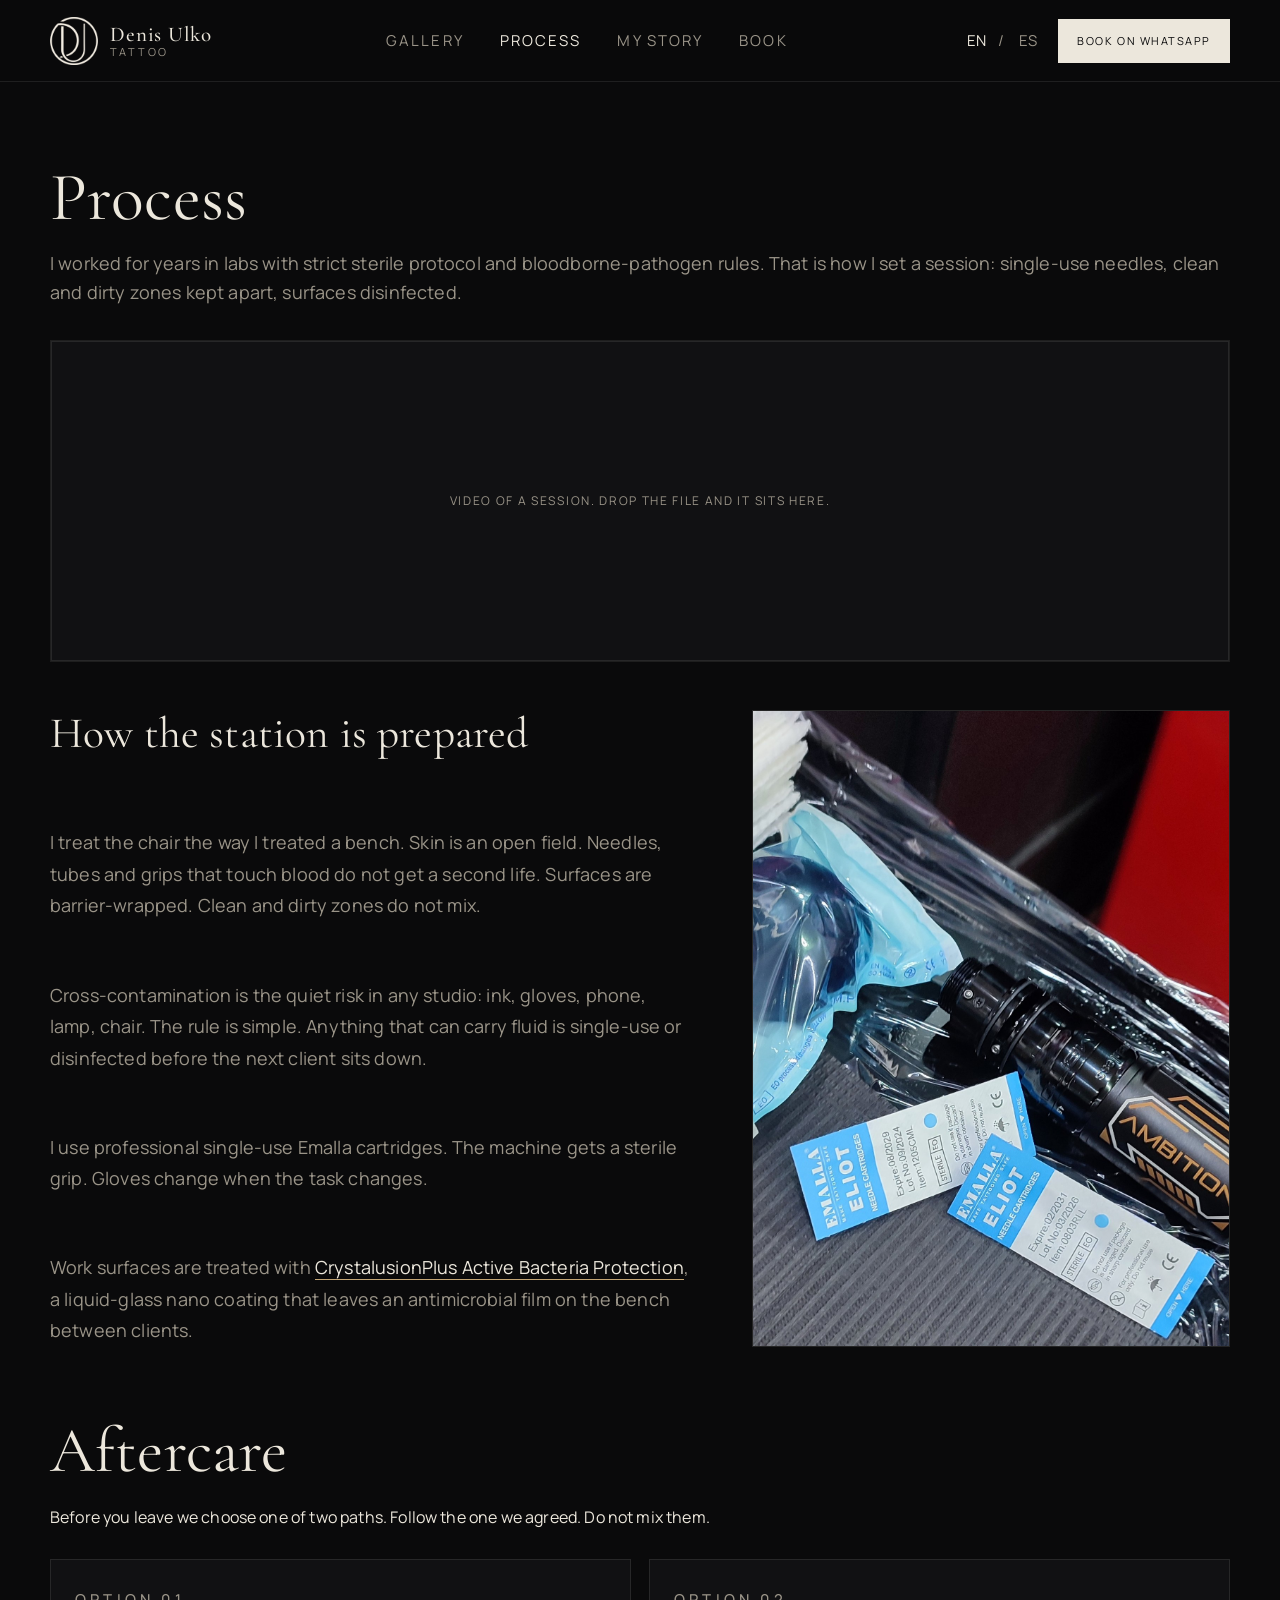
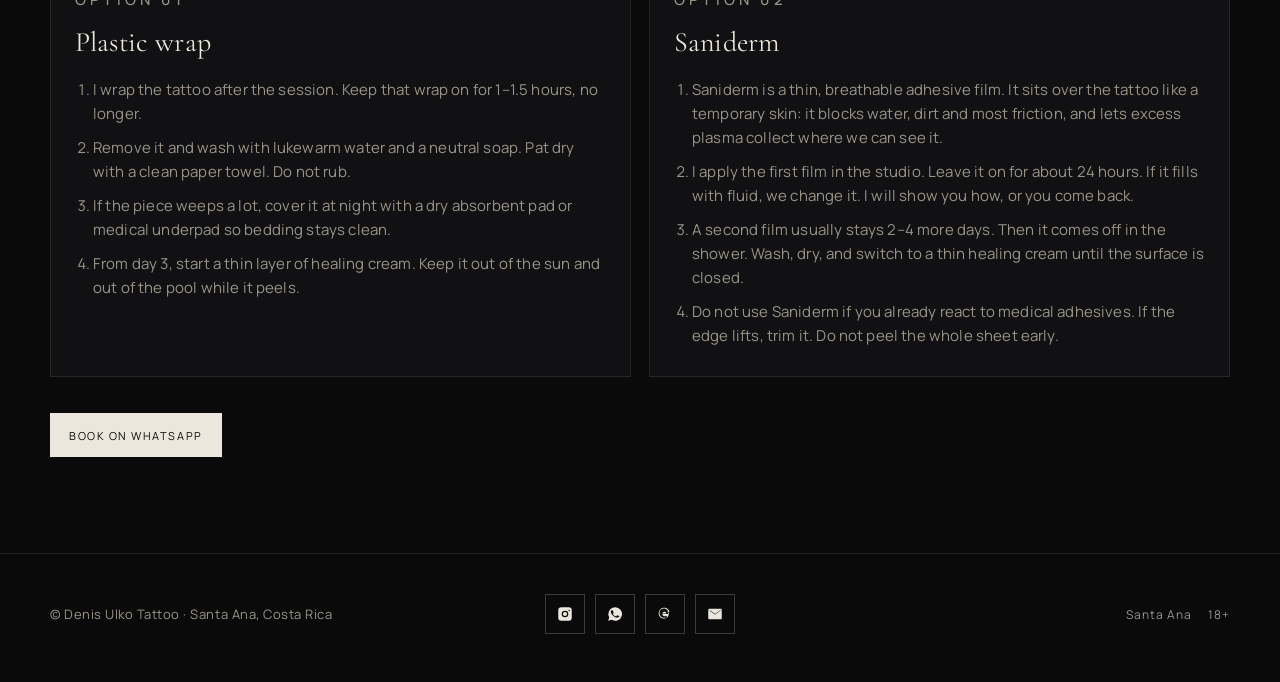
==== process.html @ b2907e58 "Add files via upload" ====
<!DOCTYPE html>
<html lang="en">
  <head>
    <meta charset="UTF-8" />
    <meta name="viewport" content="width=device-width, initial-scale=1" />
    <title>Process | Denis Ulko Tattoo</title>
    <meta name="description" content="Sterile protocol, Emalla single-use needles, and aftercare: wrap or Saniderm. Santa Ana, Costa Rica." />
    <link rel="icon" href="img/favicon.png" type="image/png" />
    <link rel="preconnect" href="https://fonts.googleapis.com" />
    <link rel="preconnect" href="https://fonts.gstatic.com" crossorigin />
    <link
      href="https://fonts.googleapis.com/css2?family=Cormorant+Garamond:ital,wght@0,400;0,500;1,400&family=Manrope:wght@400;500;600&display=swap"
      rel="stylesheet"
    />
    <link rel="stylesheet" href="css/style.css" />
  </head>
  <body>
    <header class="header">
      <div class="header-inner">
        <a class="brand" href="index.html">
          <img src="img/logo-white.png" alt="Denis Ulko Tattoo" />
          <span class="brand-text">
            <strong>Denis Ulko</strong>
            <span>Tattoo</span>
          </span>
        </a>
        <nav class="nav">
          <a href="index.html#gallery" data-i="navWork">Gallery</a>
          <a href="process.html" class="is-here" data-i="navProcess">Process</a>
          <a href="story.html" data-i="navAbout">My Story</a>
          <a href="index.html#book" data-i="navBook">Book</a>
        </nav>
        <div class="header-tools">
          <div class="lang">
            <button type="button" data-lang="en" class="is-on">EN</button>
            <span>/</span>
            <button type="button" data-lang="es">ES</button>
          </div>
          <a class="btn btn-solid btn-book-desktop" data-wa data-i="ctaBook" href="https://wa.me/50664303209" target="_blank" rel="noopener">Book on WhatsApp</a>
          <button class="menu-toggle" type="button" aria-label="Menu"><span></span></button>
        </div>
      </div>
    </header>

    <main>
      <section class="page-hero">
        <div class="wrap">
          <h1 class="display-title" data-i="procH1">Process</h1>
          <p class="lead-wide" data-i="procLead"></p>
        </div>
      </section>

      <section style="padding-top: 12px">
        <div class="wrap">
          <div class="video-stage" id="process-video">
            <video controls playsinline poster="img/samurai.jpg" style="display:none">
              <source src="video/process.mp4" type="video/mp4" />
            </video>
            <div class="media-frame" data-i="videoNote">Video of a session. Drop the file and it sits here.</div>
          </div>

          <div class="process-split">
            <div class="prose">
              <h2 data-i="procH2a">How the station is prepared</h2>
              <p data-i="procP1"></p>
              <p data-i="procP2"></p>
              <p data-i="procP3"></p>
              <p data-i="procSurfaceHtml" data-i-html="1"></p>
            </div>
            <aside class="media-stack process-photo">
              <img src="img/setup.jpg" alt="Ambition machine and sterile Emalla Eliot cartridges on a wrapped station" />
            </aside>
          </div>

          <h2 class="aftercare-title" data-i="procH2b">Aftercare</h2>
          <p class="prose" data-i="procAfterLead" style="margin-bottom: 8px"></p>

          <div class="aftercare">
            <article class="after-card">
              <p class="eyebrow" data-i="wrapK">Option 01</p>
              <h3 data-i="wrapT">Plastic wrap</h3>
              <ol>
                <li data-i="wrap1"></li>
                <li data-i="wrap2"></li>
                <li data-i="wrap3"></li>
                <li data-i="wrap4"></li>
              </ol>
            </article>
            <article class="after-card">
              <p class="eyebrow" data-i="filmK">Option 02</p>
              <h3 data-i="filmT">Saniderm</h3>
              <ol>
                <li data-i="film1"></li>
                <li data-i="film2"></li>
                <li data-i="film3"></li>
                <li data-i="film4"></li>
              </ol>
            </article>
          </div>

          <p style="margin-top: 36px">
            <a class="btn btn-solid" data-wa data-i="ctaBook" href="https://wa.me/50664303209" target="_blank" rel="noopener">Book on WhatsApp</a>
          </p>
        </div>
      </section>
    </main>

    <footer class="footer">
      <div class="wrap footer-inner">
        <span class="footer-brand" data-i="footerCopy">© Denis Ulko Tattoo · Santa Ana, Costa Rica</span>
        <div class="socials">
          <a href="https://www.instagram.com/denis.ulko.tattoo" target="_blank" rel="noopener" aria-label="Instagram">
            <svg viewBox="0 0 24 24" aria-hidden="true"><path d="M7 3h10a4 4 0 0 1 4 4v10a4 4 0 0 1-4 4H7a4 4 0 0 1-4-4V7a4 4 0 0 1 4-4zm5 4.6A4.4 4.4 0 1 0 16.4 12 4.4 4.4 0 0 0 12 7.6zm0 7.2A2.8 2.8 0 1 1 14.8 12 2.8 2.8 0 0 1 12 14.8zM17.7 6.2a1 1 0 1 0 1 1 1 1 0 0 0-1-1z"/></svg>
          </a>
          <a href="https://wa.me/50664303209" target="_blank" rel="noopener" aria-label="WhatsApp">
            <svg viewBox="0 0 24 24" aria-hidden="true"><path d="M12.04 3A8.94 8.94 0 0 0 3.1 11.9a8.8 8.8 0 0 0 1.2 4.48L3 21l4.76-1.25A9 9 0 1 0 12.04 3zm5.23 12.7c-.22.62-1.28 1.14-1.8 1.18-.46.04-1.04.07-1.68-.1a15.2 15.2 0 0 1-1.5-.55 13.2 13.2 0 0 1-4.56-3.95 6.2 6.2 0 0 1-1.3-3.28c-.06-.7.22-1.32.56-1.77.18-.24.48-.38.8-.38h.58c.2 0 .46-.08.7.54.26.66.88 2.28.96 2.45.08.16.13.36.02.56-.1.2-.16.32-.3.5-.15.17-.31.38-.44.51-.15.15-.3.31-.13.6a8.2 8.2 0 0 0 1.5 1.86 7.4 7.4 0 0 0 2.16 1.28c.3.12.48.1.66-.06.18-.16.77-.9.98-1.2.2-.3.4-.25.68-.15.27.1 1.72.81 2.02.96.3.14.5.22.57.34.08.12.08.7-.14 1.32z"/></svg>
          </a>
          <a href="https://www.threads.net/@denis.ulko.tattoo" target="_blank" rel="noopener" aria-label="Threads">
            <svg viewBox="0 0 24 24" aria-hidden="true"><path d="M16.3 9.2a6.7 6.7 0 0 0-.4-.2 4.4 4.4 0 0 0-1.6-3.1C13.2 5 11.7 4.6 9.8 4.8 6.7 5.1 4.9 7.2 4.7 10.4c-.1 1.7.3 3.2 1.2 4.4 1 1.3 2.5 2.1 4.4 2.3 1.6.2 3.1-.1 4.3-.8v-2.1c-.8.6-1.8.9-3 .8-1.8-.2-2.9-1.2-3.2-3.1h7.3c0-.2.1-.6.1-1 0-.6-.1-1.1-.2-1.6h.7c.3.4.5.9.6 1.5.3 1.3.1 2.8-.6 4.1-.8 1.4-2.1 2.4-3.8 2.8-1.8.5-3.7.3-5.3-.5-1.7-.9-2.9-2.4-3.4-4.3-.5-1.9-.2-3.9.8-5.6C5.8 5.3 7.6 4 9.8 3.7c2.4-.3 4.5.3 6.1 1.8 1.1 1 1.8 2.3 2.1 3.8h-1.7zM8.4 11.4c.2-1.5 1.1-2.4 2.6-2.5 1.6-.1 2.6.7 2.8 2.5H8.4z"/></svg>
          </a>
          <a href="mailto:denis.ulko.tattoo@gmail.com" aria-label="Email">
            <svg viewBox="0 0 24 24" aria-hidden="true"><path d="M3 6.5A1.5 1.5 0 0 1 4.5 5h15A1.5 1.5 0 0 1 21 6.5v11a1.5 1.5 0 0 1-1.5 1.5h-15A1.5 1.5 0 0 1 3 17.5v-11zm1.7.7 6.8 5.1a1 1 0 0 0 1.2 0l6.8-5.1V6.7L12.3 12 4.7 6.7v.5z"/></svg>
          </a>
        </div>
        <div class="footer-meta">
          <a href="https://maps.app.goo.gl/eaQ4GLQWmgLRP21k6" target="_blank" rel="noopener">Santa Ana</a>
          <span>18+</span>
        </div>
      </div>
    </footer>
    <script src="js/main.js"></script>
    <script>
      const vid = document.querySelector("#process-video video");
      const note = document.querySelector("#process-video .media-frame");
      if (vid) {
        vid.addEventListener("loadeddata", () => {
          if (vid.videoWidth) {
            vid.style.display = "block";
            note.style.display = "none";
          }
        });
        vid.addEventListener("error", () => {
          vid.style.display = "none";
        });
      }
    </script>
  </body>
</html>
---- css/style.css ----
:root {
  --bg: #0a0a0b;
  --bg-2: #111113;
  --bg-3: #18181b;
  --text: #ece7dc;
  --text-dim: #9a9488;
  --line: rgba(236, 231, 220, 0.1);
  --line-strong: rgba(236, 231, 220, 0.22);
  --bronze: #c4a574;
  --bronze-dim: #8d7350;
  --shadow: 0 30px 80px rgba(0, 0, 0, 0.45);
  --radius: 2px;
  --header-h: 82px;
  --font-serif: "Cormorant Garamond", "Times New Roman", serif;
  --font-sans: "Manrope", system-ui, sans-serif;
}

*,
*::before,
*::after {
  box-sizing: border-box;
  margin: 0;
  padding: 0;
}

html {
  scroll-behavior: smooth;
}

body {
  background: var(--bg);
  color: var(--text);
  font-family: var(--font-sans);
  font-size: 16px;
  line-height: 1.6;
  letter-spacing: 0.01em;
  min-height: 100vh;
}

img {
  max-width: 100%;
  display: block;
}

a {
  color: inherit;
  text-decoration: none;
}

button {
  font: inherit;
  color: inherit;
  background: none;
  border: 0;
  cursor: pointer;
}

.wrap {
  width: min(1180px, calc(100% - 40px));
  margin: 0 auto;
}

.eyebrow {
  font-size: 11px;
  letter-spacing: 0.28em;
  text-transform: uppercase;
  color: var(--bronze);
  font-weight: 500;
}

/* Header */
.header {
  position: sticky;
  top: 0;
  z-index: 50;
  height: var(--header-h);
  display: flex;
  align-items: center;
  backdrop-filter: blur(16px);
  background: rgba(10, 10, 11, 0.78);
  border-bottom: 1px solid var(--line);
}

.header-inner {
  display: flex;
  align-items: center;
  justify-content: space-between;
  gap: 20px;
  width: min(1180px, calc(100% - 40px));
  margin: 0 auto;
}

.brand {
  display: flex;
  align-items: center;
  gap: 12px;
}

.brand img {
  width: 48px;
  height: 48px;
}

.brand-text {
  display: flex;
  flex-direction: column;
  line-height: 1.05;
}

.brand-text strong {
  font-family: var(--font-serif);
  font-weight: 500;
  font-size: 21px;
  letter-spacing: 0.04em;
}

.brand-text span {
  font-size: 11px;
  letter-spacing: 0.22em;
  text-transform: uppercase;
  color: var(--text-dim);
}

.nav {
  display: flex;
  align-items: center;
  justify-content: center;
  flex: 1;
  gap: 36px;
}

.nav a {
  font-size: 15px;
  letter-spacing: 0.14em;
  text-transform: uppercase;
  color: var(--text-dim);
}

.nav a:hover {
  color: var(--text);
}

.header-tools {
  display: flex;
  align-items: center;
  gap: 16px;
}

.lang {
  display: flex;
  align-items: center;
  gap: 8px;
  font-size: 15px;
  letter-spacing: 0.14em;
  color: var(--text-dim);
}

.lang button {
  min-width: 28px;
}

.lang button.is-on {
  color: var(--text);
}

.btn {
  display: inline-flex;
  align-items: center;
  justify-content: center;
  gap: 8px;
  min-height: 44px;
  padding: 0 18px;
  border: 1px solid var(--line-strong);
  letter-spacing: 0.14em;
  text-transform: uppercase;
  font-size: 11px;
  transition: 0.25s ease;
}

.btn:hover {
  border-color: var(--bronze);
  color: var(--bronze);
}

.btn-solid {
  background: var(--text);
  color: var(--bg);
  border-color: var(--text);
}

.btn-solid:hover {
  background: var(--bronze);
  border-color: var(--bronze);
  color: var(--bg);
}

.menu-toggle {
  display: none;
  width: 40px;
  height: 40px;
  position: relative;
}

.menu-toggle span,
.menu-toggle span::before,
.menu-toggle span::after {
  position: absolute;
  left: 10px;
  width: 20px;
  height: 1px;
  background: var(--text);
  content: "";
}

.menu-toggle span {
  top: 50%;
}

.menu-toggle span::before {
  top: -6px;
}

.menu-toggle span::after {
  top: 6px;
}

/* Hero */
.hero {
  position: relative;
  display: grid;
  grid-template-columns: 0.92fr 1.08fr;
  min-height: calc(100svh - var(--header-h));
  height: calc(100svh - var(--header-h));
  padding: 0;
  overflow: hidden;
}

.hero-mark {
  position: absolute;
  left: -6%;
  top: 52%;
  transform: translateY(-50%);
  width: min(46vw, 540px);
  opacity: 0.1;
  pointer-events: none;
  z-index: 0;
}

.hero-mark img {
  width: 100%;
  height: auto;
}

.hero-copy {
  position: relative;
  z-index: 1;
  padding: 0 48px 0 0;
  display: flex;
  flex-direction: column;
  justify-content: center;
  width: min(560px, 100%);
  margin-left: auto;
}

.hero h1 {
  font-family: var(--font-serif);
  font-weight: 400;
  font-size: clamp(48px, 6vw, 78px);
  line-height: 0.92;
  letter-spacing: -0.02em;
  margin: 18px 0 22px;
}

.hero p.lead {
  color: var(--text-dim);
  max-width: 38ch;
  margin-bottom: 32px;
}

.hero-actions {
  display: flex;
  flex-wrap: wrap;
  gap: 12px;
  margin-bottom: 48px;
}

.hero-note {
  color: var(--text-dim);
  font-size: 16px;
  line-height: 1.6;
  max-width: 38ch;
}

.pullquote {
  margin: 28px 0 8px;
  padding: 18px 0 18px 20px;
  border-left: 2px solid var(--bronze);
  color: var(--text);
  font-family: var(--font-serif);
  font-size: 22px;
  line-height: 1.4;
}

.hero-visual {
  position: relative;
  min-height: 0;
  height: 100%;
  overflow: hidden;
  background: #070708;
}

.hero-visual::after {
  content: "";
  position: absolute;
  inset: 0;
  background: linear-gradient(90deg, var(--bg) 0%, transparent 14%);
  pointer-events: none;
  z-index: 2;
}

.slides {
  position: absolute;
  inset: 0;
}

.slide {
  position: absolute;
  inset: 0;
  opacity: 0;
  transition: opacity 0.8s ease;
  pointer-events: none;
}

.slide.is-on {
  opacity: 1;
}

.slide img {
  position: absolute;
  inset: 0;
  width: 100%;
  height: 100%;
  object-fit: cover;
  object-position: 50% 28%;
}

.dots {
  position: absolute;
  left: 0;
  right: 0;
  bottom: 22px;
  z-index: 3;
  display: flex;
  justify-content: center;
  gap: 8px;
}

.dots button {
  width: 8px;
  height: 8px;
  border-radius: 50%;
  background: rgba(236, 231, 220, 0.28);
}

.dots button.is-on {
  background: var(--text);
}

.hero-arrow {
  position: absolute;
  top: 50%;
  transform: translateY(-50%);
  z-index: 3;
  width: 40px;
  height: 40px;
  border-radius: 50%;
  background: rgba(236, 231, 220, 0.16);
  color: rgba(236, 231, 220, 0.72);
  font-size: 28px;
  line-height: 1;
  display: grid;
  place-items: center;
}

.hero-arrow:hover {
  background: rgba(236, 231, 220, 0.28);
  color: var(--text);
}

.hero-arrow.prev { left: 16px; }
.hero-arrow.next { right: 16px; }

/* Sections */
section {
  padding: 96px 0;
}

section.hero {
  padding: 0;
}

.section-head {
  display: flex;
  justify-content: space-between;
  align-items: end;
  gap: 24px;
  margin-bottom: 36px;
}

.section-head h2 {
  font-family: var(--font-serif);
  font-weight: 400;
  font-size: clamp(36px, 5vw, 56px);
  line-height: 0.95;
}

/* Filters + grid */
.filters {
  display: flex;
  gap: 8px;
  flex-wrap: wrap;
}

.filter {
  padding: 8px 14px;
  border: 1px solid var(--line);
  font-size: 11px;
  letter-spacing: 0.16em;
  text-transform: uppercase;
  color: var(--text-dim);
}

.filter.is-on,
.filter:hover {
  border-color: var(--text);
  color: var(--text);
}

.grid {
  display: grid;
  grid-template-columns: repeat(3, 1fr);
  gap: 14px;
}

.card {
  position: relative;
  display: block;
  overflow: hidden;
  background: #0e0e10;
  aspect-ratio: 3 / 4;
}

.card figure {
  position: absolute;
  inset: 0;
  margin: 0;
}

.card img {
  width: 100%;
  height: 100%;
  object-fit: cover;
  object-position: 50% 30%;
  transition: transform 0.7s ease;
}

.card:hover img {
  transform: scale(1.035);
}

.card figcaption {
  position: absolute;
  left: 0;
  right: 0;
  bottom: 0;
  padding: 18px 16px 14px;
  background: linear-gradient(transparent, rgba(0, 0, 0, 0.72));
  font-size: 12px;
  letter-spacing: 0.12em;
  text-transform: uppercase;
  color: #f3eee4;
  opacity: 0;
  transform: translateY(8px);
  transition: 0.3s ease;
}

.card:hover figcaption {
  opacity: 1;
  transform: none;
}

.card.is-hidden {
  display: none;
}

/* Process */
.process {
  background: var(--bg-2);
  border-top: 1px solid var(--line);
  border-bottom: 1px solid var(--line);
}

.steps {
  display: grid;
  grid-template-columns: repeat(4, 1fr);
  gap: 24px;
}

.step {
  padding-right: 12px;
  border-top: 1px solid var(--line-strong);
  padding-top: 20px;
}

.step b {
  display: block;
  font-size: 12px;
  letter-spacing: 0.18em;
  text-transform: uppercase;
  color: var(--bronze);
  margin-bottom: 12px;
  font-weight: 500;
}

.step h3 {
  font-family: var(--font-serif);
  font-size: 28px;
  font-weight: 400;
  margin-bottom: 10px;
}

.step p {
  color: var(--text-dim);
  font-size: 15px;
}

.note {
  margin-top: 40px;
  padding: 22px 24px;
  border: 1px solid var(--line);
  color: var(--text-dim);
  font-size: 15px;
}

.note strong {
  color: var(--text);
  font-weight: 600;
}

/* About + book */
.split {
  display: grid;
  grid-template-columns: 1fr 1fr;
  gap: 64px;
  align-items: start;
}

.about-text p + p {
  margin-top: 16px;
  color: var(--text-dim);
}

.quote {
  margin-top: 18px;
  font-style: normal;
  font-size: 16px;
  line-height: 1.6;
  color: var(--text-dim);
}

.page-hero {
  padding: 72px 0 20px;
}

.page-hero h1 {
  font-family: var(--font-serif);
  font-weight: 400;
  font-size: clamp(40px, 6vw, 68px);
  line-height: 0.95;
  margin: 12px 0 18px;
}

.page-hero p {
  color: var(--text-dim);
  max-width: 58ch;
}

.page-hero .lead-wide {
  max-width: none;
}

.prose {
  max-width: 68ch;
}

.prose p {
  color: var(--text-dim);
  margin-bottom: 16px;
}

.prose a {
  color: var(--text);
  border-bottom: 1px solid var(--bronze);
}

.prose a.btn {
  border-bottom: 0;
  color: var(--text);
}

.prose a.btn-solid {
  color: var(--bg);
}

.prose h2 {
  font-family: var(--font-serif);
  font-weight: 400;
  font-size: 34px;
  margin: 36px 0 12px;
  color: var(--text);
}

.story-layout,
.process-split {
  display: grid;
  grid-template-columns: 1.15fr 0.85fr;
  gap: 56px;
  align-items: stretch;
}

.process-split .prose {
  max-width: none;
  display: flex;
  flex-direction: column;
  justify-content: space-between;
  gap: 18px;
}

.process-split .prose p {
  font-size: 18px;
  line-height: 1.75;
  margin-bottom: 0;
}

.process-photo {
  display: flex;
}

.process-photo img {
  width: 100%;
  height: 100%;
  object-fit: cover;
  object-position: 35% 55%;
  background: #0e0e10;
}

.portrait {
  position: sticky;
  top: calc(var(--header-h) + 28px);
}

.portrait img {
  width: 100%;
  aspect-ratio: 4 / 5;
  object-fit: cover;
  object-position: 50% 18%;
  border: 1px solid var(--line);
}

.display-title,
.aftercare-title {
  font-family: var(--font-serif);
  font-weight: 400;
  font-size: clamp(40px, 5vw, 64px);
  line-height: 1;
  margin: 8px 0 22px;
}

.aftercare-title {
  margin-top: 72px;
}

.lead-wide {
  color: var(--text-dim);
  max-width: none;
  font-size: 18px;
  line-height: 1.65;
}

.process-split .prose h2 {
  font-size: clamp(34px, 3.4vw, 48px);
  line-height: 1.1;
  margin-top: 0;
}

.media-stack {
  display: grid;
  gap: 14px;
}

.media-stack img {
  width: 100%;
  border: 1px solid var(--line);
}

.media-frame {
  background: var(--bg-2);
  border: 1px solid var(--line);
  min-height: 220px;
  display: flex;
  align-items: center;
  justify-content: center;
  color: var(--text-dim);
  font-size: 12px;
  letter-spacing: 0.14em;
  text-transform: uppercase;
  text-align: center;
  padding: 24px;
}

.media-frame img,
.media-frame video {
  width: 100%;
  display: block;
}

.media-stack img {
  width: 100%;
  aspect-ratio: 3 / 4;
  object-fit: cover;
  background: #0e0e10;
}

.video-stage {
  background: #070708;
  border: 1px solid var(--line);
  margin-bottom: 48px;
}

.video-stage video,
.video-stage .media-frame {
  width: 100%;
  min-height: 320px;
  max-height: 560px;
  object-fit: cover;
}

.aftercare {
  display: grid;
  grid-template-columns: 1fr 1fr;
  gap: 18px;
  margin-top: 28px;
}

.after-card {
  border: 1px solid var(--line);
  padding: 28px 24px;
  background: var(--bg-2);
}

.after-card h3 {
  font-family: var(--font-serif);
  font-size: 28px;
  font-weight: 400;
  margin: 8px 0 14px;
}

.after-card p,
.after-card li {
  color: var(--text-dim);
  font-size: 15px;
}

.after-card ol {
  padding-left: 18px;
  display: grid;
  gap: 10px;
}

.nav a.is-here {
  color: var(--text);
}

@media (max-width: 900px) {
  .hero-mark { display: none; }

  .story-layout,
  .process-split,
  .aftercare {
    grid-template-columns: 1fr;
  }
}

.book-box {
  background: var(--bg-2);
  border: 1px solid var(--line);
  padding: 36px 32px;
}

.book-box h3 {
  font-family: var(--font-serif);
  font-size: 36px;
  font-weight: 400;
  margin: 8px 0 16px;
}

.book-box p {
  color: var(--text-dim);
  margin-bottom: 24px;
}

.book-actions {
  display: flex;
  flex-direction: column;
  gap: 10px;
}

.contact-list {
  margin-top: 28px;
  display: grid;
  gap: 8px;
  font-size: 14px;
  color: var(--text-dim);
}

.contact-list a:hover {
  color: var(--text);
}

/* Footer */
.footer {
  padding: 40px 0 48px;
  border-top: 1px solid var(--line);
  color: var(--text-dim);
  font-size: 13px;
}

.footer-inner {
  display: grid;
  grid-template-columns: 1fr auto 1fr;
  align-items: center;
  gap: 20px;
}

.footer-brand {
  letter-spacing: 0.04em;
}

.socials {
  display: flex;
  gap: 10px;
}

.socials a {
  width: 40px;
  height: 40px;
  display: grid;
  place-items: center;
  border: 1px solid var(--line-strong);
  color: var(--text);
}

.socials a:hover {
  border-color: var(--bronze);
  color: var(--bronze);
}

.socials svg {
  width: 18px;
  height: 18px;
  fill: currentColor;
}

.footer-meta {
  text-align: right;
  display: flex;
  gap: 16px;
  justify-content: flex-end;
  letter-spacing: 0.08em;
  font-size: 12px;
}

/* Lightbox */
.lb {
  position: fixed;
  inset: 0;
  background: rgba(0, 0, 0, 0.92);
  display: none;
  z-index: 80;
  align-items: center;
  justify-content: center;
  padding: 28px;
}

.lb.is-open {
  display: flex;
}

.lb img {
  max-height: 88vh;
  max-width: min(92vw, 920px);
  object-fit: contain;
}

.lb-close {
  position: absolute;
  top: 18px;
  right: 22px;
  font-size: 12px;
  letter-spacing: 0.2em;
  text-transform: uppercase;
  color: var(--text-dim);
}

/* Mobile nav */
@media (max-width: 900px) {
  .hero-mark { display: none; }

  .hero {
    grid-template-columns: 1fr;
    min-height: auto;
    height: auto;
    overflow: visible;
  }

  .hero-copy {
    width: min(1180px, calc(100% - 40px));
    margin: 0 auto;
    padding: 48px 0 36px;
  }

  .hero-visual {
    min-height: 72vh;
    height: 72vh;
  }

  .hero-visual::after {
    background: linear-gradient(0deg, var(--bg) 0%, transparent 22%);
  }

  .grid {
    grid-template-columns: 1fr 1fr;
  }

  .steps,
  .split {
    grid-template-columns: 1fr;
  }

  .nav {
    display: none;
    position: absolute;
    top: var(--header-h);
    left: 0;
    right: 0;
    background: #0d0d0e;
    border-bottom: 1px solid var(--line);
    padding: 16px 20px 22px;
    flex-direction: column;
    align-items: flex-start;
    gap: 16px;
  }

  .nav.is-open {
    display: flex;
  }

  .menu-toggle {
    display: block;
  }

  .header .btn-book-desktop {
    display: none;
  }

  .footer-inner {
    grid-template-columns: 1fr;
    justify-items: center;
    text-align: center;
  }

  .footer-meta {
    justify-content: center;
    text-align: center;
  }

  section {
    padding: 72px 0;
  }
}

@media (max-width: 560px) {
  .grid {
    grid-template-columns: 1fr;
  }

  .hero h1 {
    font-size: 46px;
  }

  .card figcaption {
    opacity: 1;
    transform: none;
  }
}
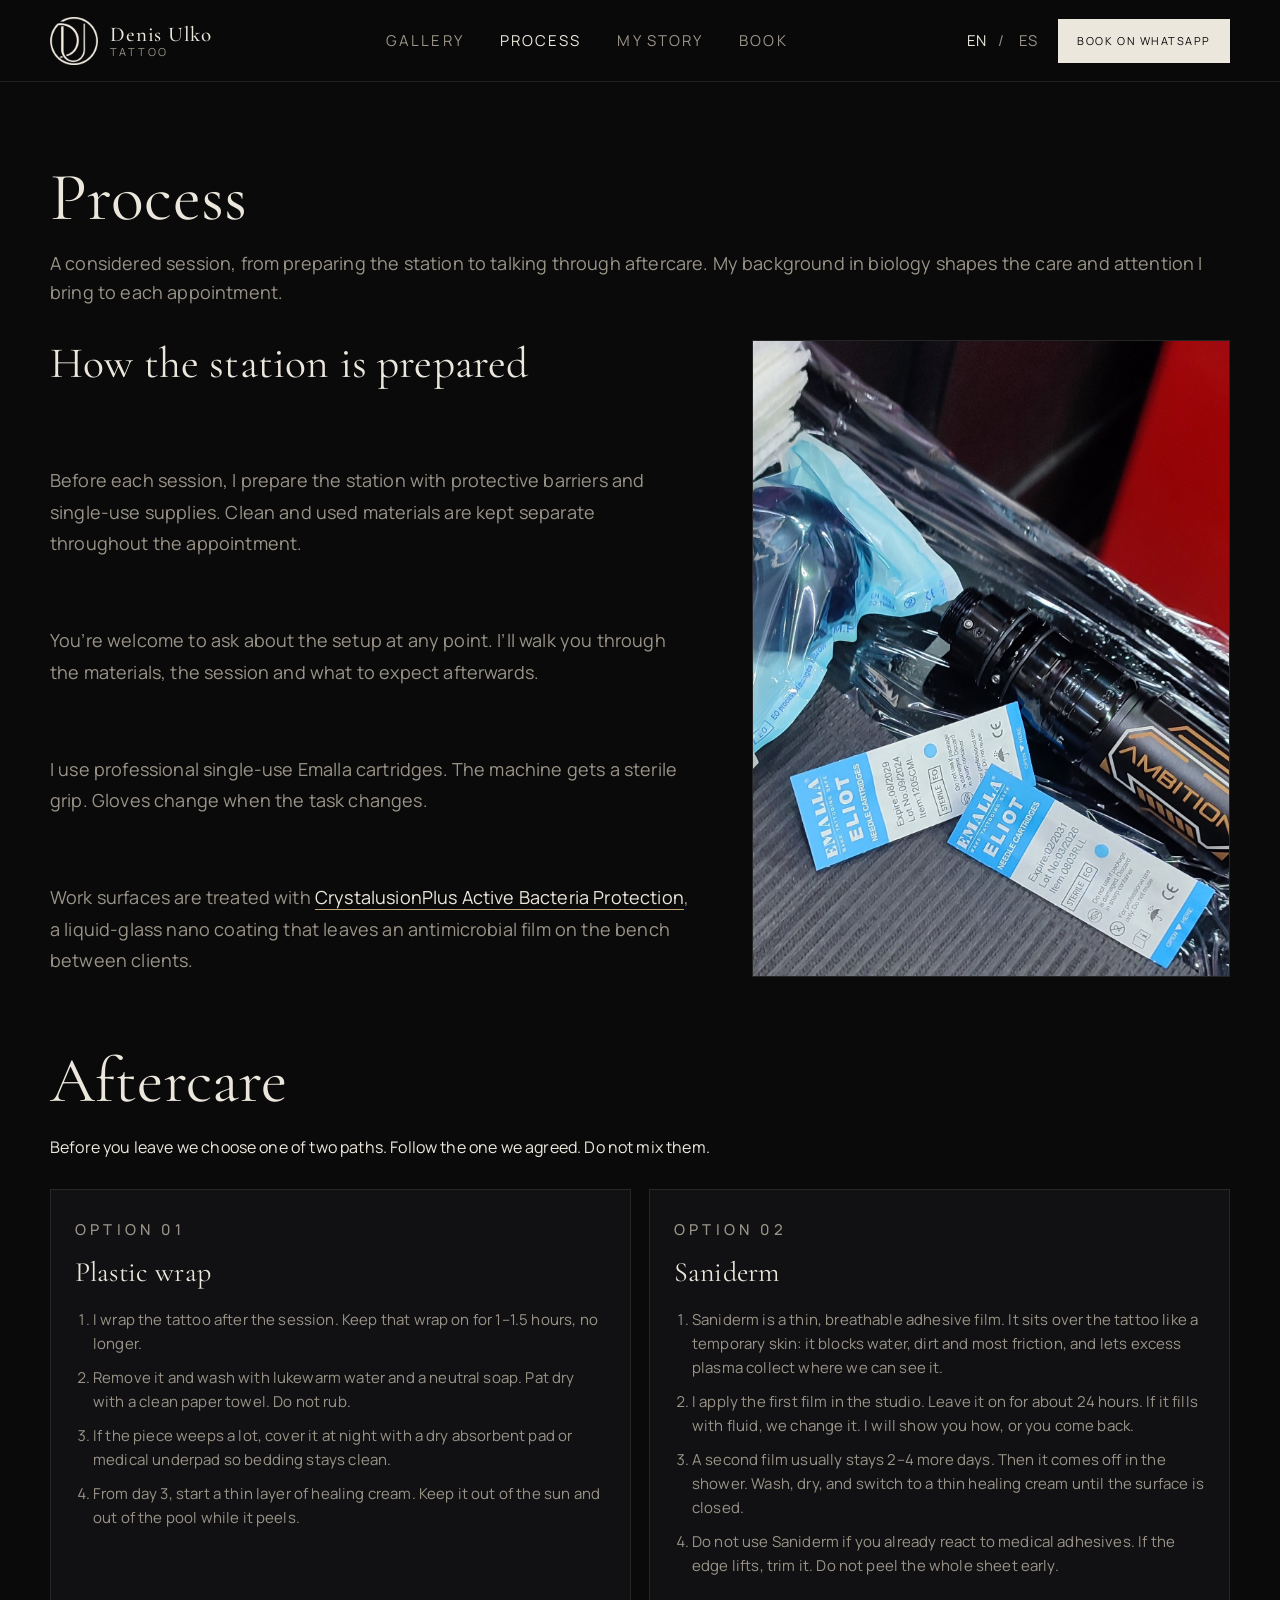
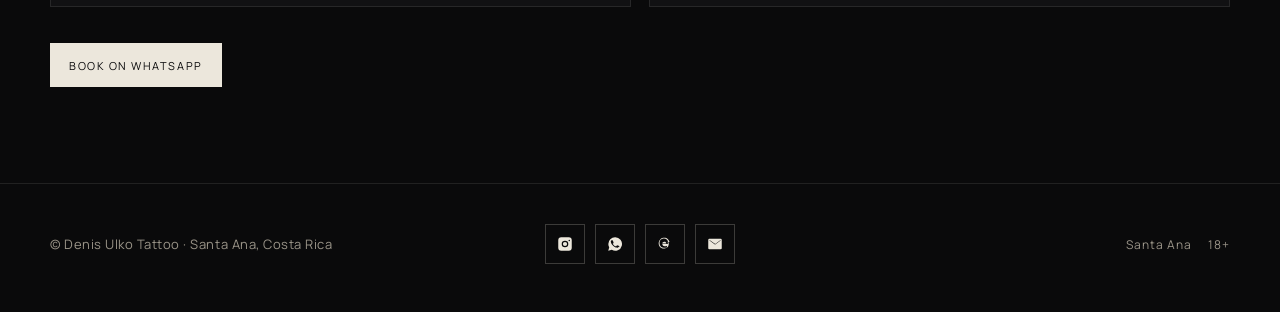
==== commit 9335cc64: "Improve bilingual portfolio, gallery browsing and accessibility" ====
--- a/process.html
+++ b/process.html
@@ -15,6 +15,7 @@
     <link rel="stylesheet" href="css/style.css" />
   </head>
   <body>
+    <a class="skip-link" href="#main" data-i="skip">Skip to content</a>
     <header class="header">
       <div class="header-inner">
         <a class="brand" href="index.html">
@@ -24,7 +25,7 @@
             <span>Tattoo</span>
           </span>
         </a>
-        <nav class="nav">
+        <nav class="nav" id="navigation">
           <a href="index.html#gallery" data-i="navWork">Gallery</a>
           <a href="process.html" class="is-here" data-i="navProcess">Process</a>
           <a href="story.html" data-i="navAbout">My Story</a>
@@ -37,43 +38,36 @@
             <button type="button" data-lang="es">ES</button>
           </div>
           <a class="btn btn-solid btn-book-desktop" data-wa data-i="ctaBook" href="https://wa.me/50664303209" target="_blank" rel="noopener">Book on WhatsApp</a>
-          <button class="menu-toggle" type="button" aria-label="Menu"><span></span></button>
+          <button class="menu-toggle" type="button" aria-label="Open navigation" data-i-aria="menuLabel" aria-expanded="false" aria-controls="navigation"><span></span></button>
         </div>
       </div>
     </header>
 
-    <main>
+    <main id="main">
       <section class="page-hero">
         <div class="wrap">
           <h1 class="display-title" data-i="procH1">Process</h1>
-          <p class="lead-wide" data-i="procLead"></p>
+          <p class="lead-wide" data-i="procLead">A considered session, from preparing the station to talking through aftercare. My background in biology shapes the care and attention I bring to each appointment.</p>
         </div>
       </section>
 
       <section style="padding-top: 12px">
         <div class="wrap">
-          <div class="video-stage" id="process-video">
-            <video controls playsinline poster="img/samurai.jpg" style="display:none">
-              <source src="video/process.mp4" type="video/mp4" />
-            </video>
-            <div class="media-frame" data-i="videoNote">Video of a session. Drop the file and it sits here.</div>
-          </div>
-
           <div class="process-split">
             <div class="prose">
               <h2 data-i="procH2a">How the station is prepared</h2>
-              <p data-i="procP1"></p>
-              <p data-i="procP2"></p>
-              <p data-i="procP3"></p>
-              <p data-i="procSurfaceHtml" data-i-html="1"></p>
+              <p data-i="procP1">Before each session, I prepare the station with protective barriers and single-use supplies. Clean and used materials are kept separate throughout the appointment.</p>
+              <p data-i="procP2">You’re welcome to ask about the setup at any point. I’ll walk you through the materials, the session and what to expect afterwards.</p>
+              <p data-i="procP3">I use professional single-use Emalla cartridges. The machine gets a sterile grip. Gloves change when the task changes.</p>
+              <p data-i="procSurfaceHtml" data-i-html="1">Work surfaces are treated with <a href="https://crystalusionplus.com/" target="_blank" rel="noopener">CrystalusionPlus Active Bacteria Protection</a>, a liquid-glass nano coating that leaves an antimicrobial film on the bench between clients.</p>
             </div>
             <aside class="media-stack process-photo">
-              <img src="img/setup.jpg" alt="Ambition machine and sterile Emalla Eliot cartridges on a wrapped station" />
+              <img loading="lazy" decoding="async" src="img/setup.jpg" alt="Ambition machine and sterile Emalla Eliot cartridges on a wrapped station" />
             </aside>
           </div>
 
           <h2 class="aftercare-title" data-i="procH2b">Aftercare</h2>
-          <p class="prose" data-i="procAfterLead" style="margin-bottom: 8px"></p>
+          <p class="prose" data-i="procAfterLead" style="margin-bottom: 8px">Before you leave we choose one of two paths. Follow the one we agreed. Do not mix them.</p>
 
           <div class="aftercare">
             <article class="after-card">
@@ -129,20 +123,5 @@
       </div>
     </footer>
     <script src="js/main.js"></script>
-    <script>
-      const vid = document.querySelector("#process-video video");
-      const note = document.querySelector("#process-video .media-frame");
-      if (vid) {
-        vid.addEventListener("loadeddata", () => {
-          if (vid.videoWidth) {
-            vid.style.display = "block";
-            note.style.display = "none";
-          }
-        });
-        vid.addEventListener("error", () => {
-          vid.style.display = "none";
-        });
-      }
-    </script>
   </body>
 </html>
--- a/css/style.css
+++ b/css/style.css
@@ -230,7 +230,7 @@
   display: grid;
   grid-template-columns: 0.92fr 1.08fr;
   min-height: calc(100svh - var(--header-h));
-  height: calc(100svh - var(--header-h));
+  height: auto;
   padding: 0;
   overflow: hidden;
 }
@@ -254,7 +254,7 @@
 .hero-copy {
   position: relative;
   z-index: 1;
-  padding: 0 48px 0 0;
+  padding: 64px 48px 64px 24px;
   display: flex;
   flex-direction: column;
   justify-content: center;
@@ -304,7 +304,8 @@
 .hero-visual {
   position: relative;
   min-height: 0;
-  height: 100%;
+  height: auto;
+  min-height: 640px;
   overflow: hidden;
   background: #070708;
 }
@@ -892,7 +893,7 @@
   padding: 28px;
 }
 
-.lb.is-open {
+.lb[open] {
   display: flex;
 }
 
@@ -1003,3 +1004,39 @@
     transform: none;
   }
 }
+
+/* Finishing details and keyboard access */
+[hidden] { display: none !important; }
+html { scroll-padding-top: calc(var(--header-h) + 20px); }
+:focus-visible { outline: 2px solid var(--bronze); outline-offset: 5px; }
+.skip-link { position: fixed; top: 8px; left: 8px; z-index: 100; padding: 12px 20px; background: var(--text); color: var(--bg); transform: translateY(-150%); }
+.skip-link:focus { transform: none; }
+.gallery-actions { display: flex; justify-content: center; margin-top: 32px; }
+.card:focus-visible figcaption { opacity: 1; transform: none; }
+.filter, .lang button { min-height: 44px; }
+.menu-toggle span::before, .menu-toggle span::after { left: 0; }
+.lb { width: 100vw; height: 100dvh; max-width: none; max-height: none; border: 0; color: var(--text); margin: 0; }
+.lb::backdrop { background: #000; }
+.lb-close { min-height: 44px; padding: 8px 14px; border: 1px solid var(--line-strong); color: var(--text); }
+.modal-open { overflow: hidden; }
+@media (min-width: 901px) and (max-width: 1150px) { .nav { gap: 16px; } .nav a { font-size: 12px; letter-spacing: .08em; } .header .btn-book-desktop { display: none; } }
+@media (hover: none) { .card figcaption { opacity: 1; transform: none; } }
+@media (max-width: 560px) {
+ .header-inner { width: calc(100% - 24px); gap: 8px; }
+ .header-tools { gap: 8px; }
+ .brand { gap: 8px; }
+ .brand img { width: 38px; height: 38px; }
+ .brand-text strong { font-size: 18px; }
+ .hero-actions { margin-bottom: 28px; }
+ .hero-note { font-size: 14px; }
+ .hero-visual { min-height: 460px; height: 65svh; }
+ .section-head { align-items: flex-start; flex-direction: column; }
+ .grid { grid-template-columns: repeat(2, minmax(0,1fr)); gap: 8px; }
+ .card figcaption { font-size: 9px; letter-spacing: .04em; padding: 20px 8px 8px; }
+ .book-box { padding: 28px 20px; }
+ .story-layout, .process-split, .split { gap: 32px; }
+}
+@media (prefers-reduced-motion: reduce) {
+ html { scroll-behavior: auto; }
+ *, *::before, *::after { transition: none !important; animation: none !important; }
+}
